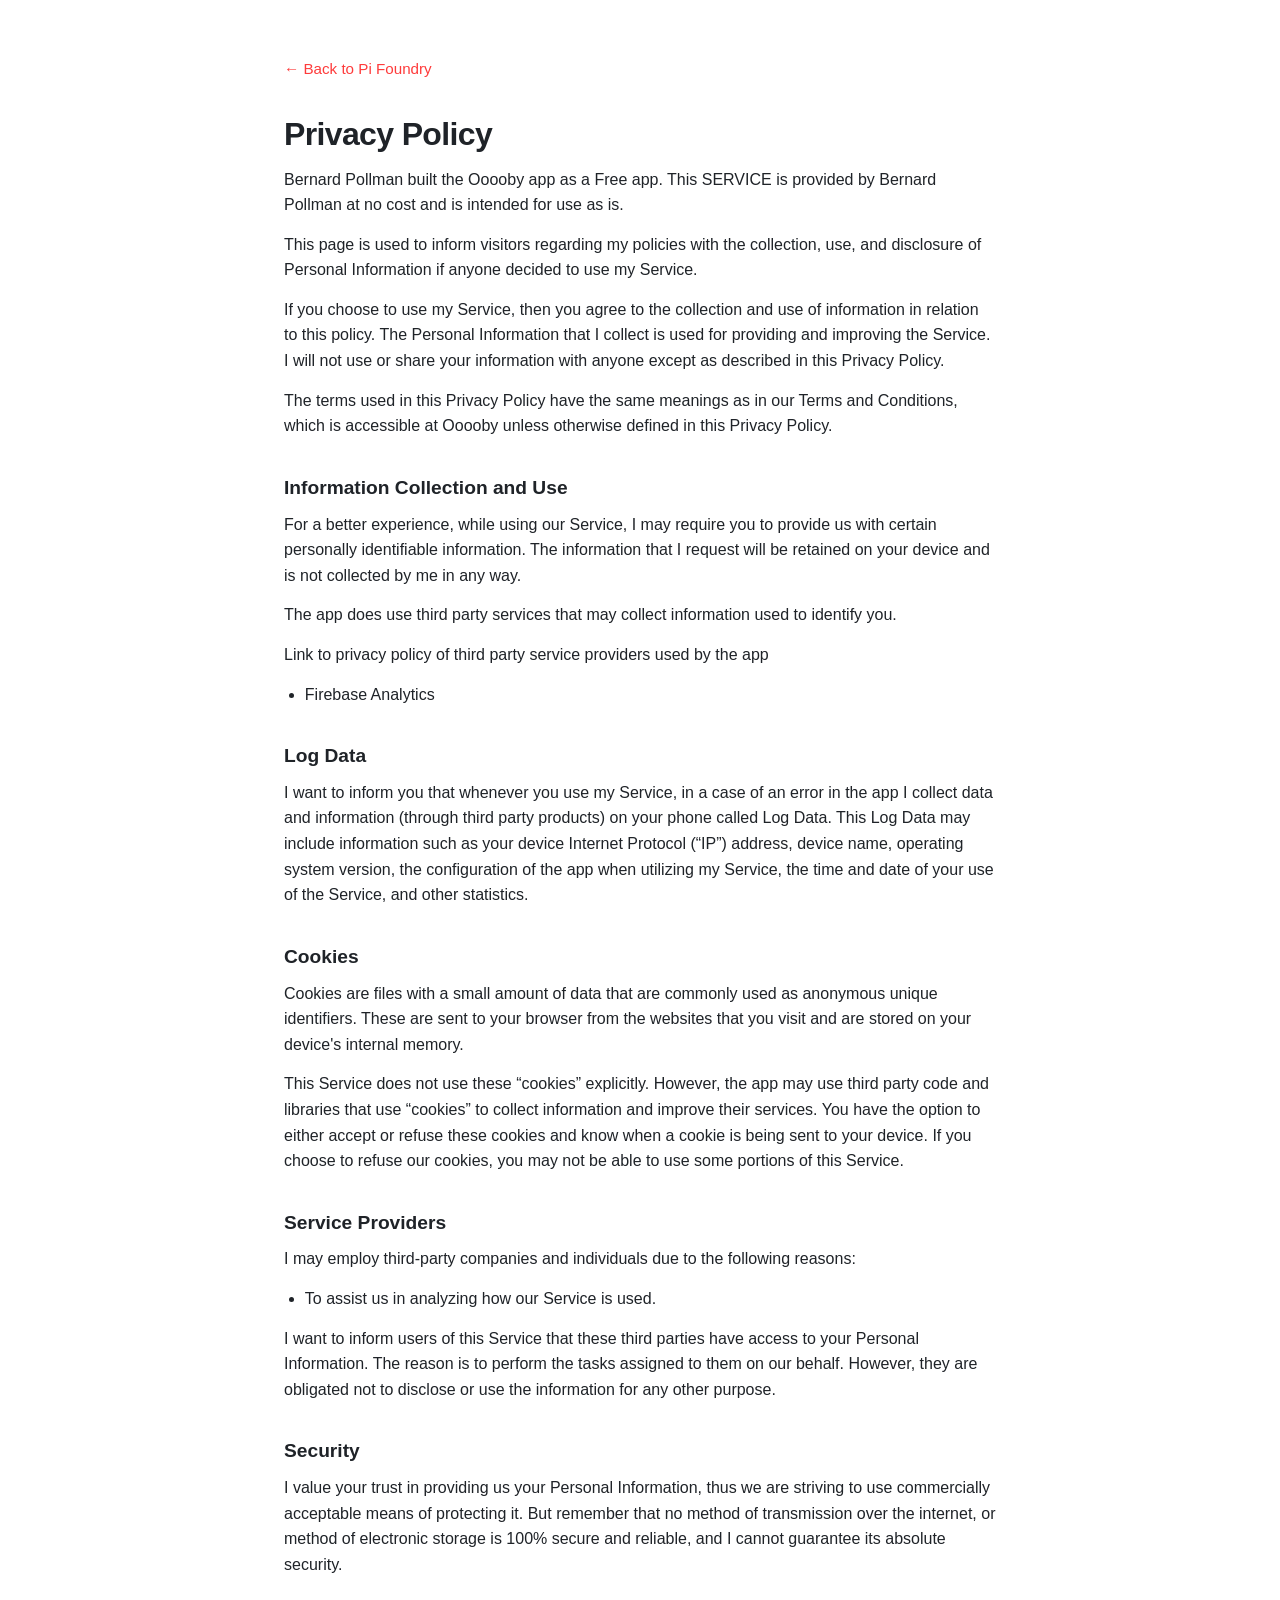
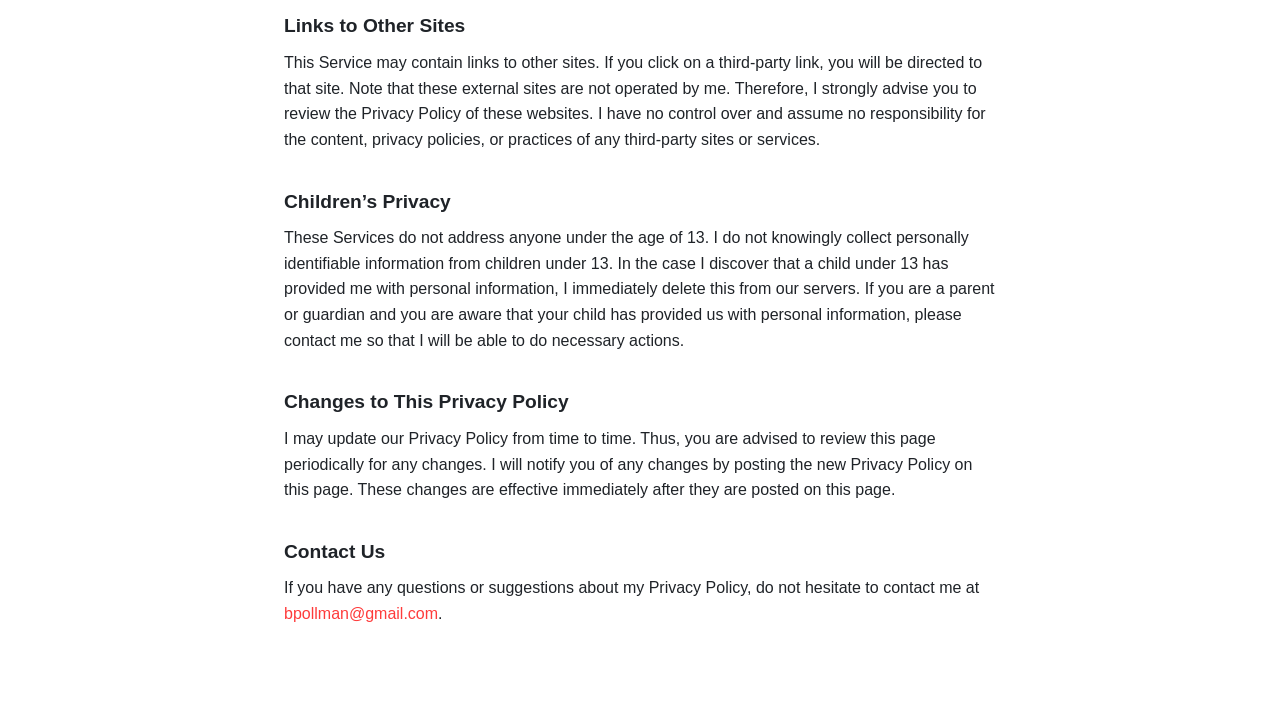
==== privacy-policy.html @ 3267f2c6 "Modernize pifoundry.com as a static site Hand-built HTML/CSS site to replace the old Google Sites pa" ====
<!DOCTYPE html>
<html lang="en">
<head>
  <meta charset="UTF-8" />
  <meta name="viewport" content="width=device-width, initial-scale=1.0" />
  <title>Privacy Policy — Pi Foundry</title>
  <meta name="description" content="Privacy Policy for the Ooooby app by Bernard Pollman." />
  <link rel="icon" href="assets/favicon.svg" type="image/svg+xml" />
  <link rel="stylesheet" href="styles.css" />
</head>
<body>
  <article class="doc">
    <a class="back" href="index.html">&larr; Back to Pi Foundry</a>
    <h1>Privacy Policy</h1>

    <p>Bernard Pollman built the Ooooby app as a Free app. This SERVICE is provided by
      Bernard Pollman at no cost and is intended for use as is.</p>

    <p>This page is used to inform visitors regarding my policies with the collection, use,
      and disclosure of Personal Information if anyone decided to use my Service.</p>

    <p>If you choose to use my Service, then you agree to the collection and use of information
      in relation to this policy. The Personal Information that I collect is used for providing
      and improving the Service. I will not use or share your information with anyone except as
      described in this Privacy Policy.</p>

    <p>The terms used in this Privacy Policy have the same meanings as in our Terms and
      Conditions, which is accessible at Ooooby unless otherwise defined in this Privacy Policy.</p>

    <h2>Information Collection and Use</h2>
    <p>For a better experience, while using our Service, I may require you to provide us with
      certain personally identifiable information. The information that I request will be retained
      on your device and is not collected by me in any way.</p>

    <p>The app does use third party services that may collect information used to identify you.</p>

    <p>Link to privacy policy of third party service providers used by the app</p>
    <ul>
      <li>Firebase Analytics</li>
    </ul>

    <h2>Log Data</h2>
    <p>I want to inform you that whenever you use my Service, in a case of an error in the app I
      collect data and information (through third party products) on your phone called Log Data.
      This Log Data may include information such as your device Internet Protocol (“IP”) address,
      device name, operating system version, the configuration of the app when utilizing my
      Service, the time and date of your use of the Service, and other statistics.</p>

    <h2>Cookies</h2>
    <p>Cookies are files with a small amount of data that are commonly used as anonymous unique
      identifiers. These are sent to your browser from the websites that you visit and are stored
      on your device's internal memory.</p>

    <p>This Service does not use these “cookies” explicitly. However, the app may use third party
      code and libraries that use “cookies” to collect information and improve their services. You
      have the option to either accept or refuse these cookies and know when a cookie is being sent
      to your device. If you choose to refuse our cookies, you may not be able to use some portions
      of this Service.</p>

    <h2>Service Providers</h2>
    <p>I may employ third-party companies and individuals due to the following reasons:</p>
    <ul>
      <li>To assist us in analyzing how our Service is used.</li>
    </ul>
    <p>I want to inform users of this Service that these third parties have access to your Personal
      Information. The reason is to perform the tasks assigned to them on our behalf. However, they
      are obligated not to disclose or use the information for any other purpose.</p>

    <h2>Security</h2>
    <p>I value your trust in providing us your Personal Information, thus we are striving to use
      commercially acceptable means of protecting it. But remember that no method of transmission
      over the internet, or method of electronic storage is 100% secure and reliable, and I cannot
      guarantee its absolute security.</p>

    <h2>Links to Other Sites</h2>
    <p>This Service may contain links to other sites. If you click on a third-party link, you will
      be directed to that site. Note that these external sites are not operated by me. Therefore, I
      strongly advise you to review the Privacy Policy of these websites. I have no control over and
      assume no responsibility for the content, privacy policies, or practices of any third-party
      sites or services.</p>

    <h2>Children’s Privacy</h2>
    <p>These Services do not address anyone under the age of 13. I do not knowingly collect
      personally identifiable information from children under 13. In the case I discover that a
      child under 13 has provided me with personal information, I immediately delete this from our
      servers. If you are a parent or guardian and you are aware that your child has provided us with
      personal information, please contact me so that I will be able to do necessary actions.</p>

    <h2>Changes to This Privacy Policy</h2>
    <p>I may update our Privacy Policy from time to time. Thus, you are advised to review this page
      periodically for any changes. I will notify you of any changes by posting the new Privacy
      Policy on this page. These changes are effective immediately after they are posted on this
      page.</p>

    <h2>Contact Us</h2>
    <p>If you have any questions or suggestions about my Privacy Policy, do not hesitate to contact
      me at <a href="mailto:bpollman@gmail.com">bpollman@gmail.com</a>.</p>
  </article>
</body>
</html>
---- styles.css ----
/* ===========================================================
   Pi Foundry — styles.css
   No framework. Custom properties + light/dark via prefers-color-scheme.
   =========================================================== */

:root {
  --accent: #fe3b3b;          /* keep the original site's red */
  --accent-hover: #cb2f2f;

  --bg: #ffffff;
  --bg-alt: #f6f7f9;
  --surface: #ffffff;
  --border: #e4e7ec;
  --text: #1f2328;
  --text-muted: #5b6472;

  --radius: 14px;
  --radius-sm: 9px;
  --shadow: 0 1px 2px rgba(16, 24, 40, 0.05),
            0 8px 24px rgba(16, 24, 40, 0.06);
  --maxw: 960px;
  --font: -apple-system, BlinkMacSystemFont, "Segoe UI", Roboto, Helvetica,
          Arial, sans-serif, "Apple Color Emoji", "Segoe UI Emoji";
}

@media (prefers-color-scheme: dark) {
  :root {
    --bg: #0f1115;
    --bg-alt: #14171d;
    --surface: #181b22;
    --border: #262b34;
    --text: #e7eaee;
    --text-muted: #9aa4b2;
    --accent: #ff5757;
    --accent-hover: #ff7b7b;
    --shadow: 0 1px 2px rgba(0, 0, 0, 0.4),
              0 8px 24px rgba(0, 0, 0, 0.35);
  }
}

* { box-sizing: border-box; }

html { scroll-behavior: smooth; }

body {
  margin: 0;
  font-family: var(--font);
  color: var(--text);
  background: var(--bg);
  line-height: 1.6;
  -webkit-font-smoothing: antialiased;
}

.wrap {
  width: 100%;
  max-width: var(--maxw);
  margin: 0 auto;
  padding: 0 24px;
}

a { color: var(--accent); text-decoration: none; }
a:hover { color: var(--accent-hover); text-decoration: underline; }

.sep { color: var(--text-muted); margin: 0 .5em; }

/* ---------- Hero ---------- */
.hero {
  background:
    radial-gradient(1200px 400px at 50% -120px, rgba(254, 59, 59, 0.18), transparent 70%),
    var(--bg-alt);
  border-bottom: 1px solid var(--border);
  padding: 88px 0 72px;
  text-align: center;
}
.hero-inner { display: flex; flex-direction: column; align-items: center; }
.logo {
  display: inline-grid;
  place-items: center;
  width: 76px; height: 76px;
  border-radius: 20px;
  background: var(--accent);
  color: #fff;
  font-size: 44px;
  font-weight: 700;
  line-height: 1;
  box-shadow: var(--shadow);
  margin-bottom: 22px;
}
.hero h1 {
  margin: 0;
  font-size: clamp(2.2rem, 6vw, 3.4rem);
  letter-spacing: -0.02em;
}
.tagline {
  margin: 10px 0 0;
  font-size: clamp(1.05rem, 2.4vw, 1.3rem);
  color: var(--text-muted);
}

/* ---------- Sections ---------- */
main { padding: 64px 24px 24px; }
main.wrap { padding-left: 0; padding-right: 0; } /* wrap handles gutter via inner */
section { margin: 0 auto 64px; }
section h2 {
  font-size: 1.5rem;
  letter-spacing: -0.01em;
  margin: 0 0 18px;
}

.about { max-width: 680px; }
.about p { color: var(--text); margin: 0 0 14px; }
.about .links { color: var(--text-muted); }

/* ---------- Projects grid ---------- */
.grid {
  display: grid;
  grid-template-columns: repeat(auto-fit, minmax(260px, 1fr));
  gap: 22px;
}
.card {
  background: var(--surface);
  border: 1px solid var(--border);
  border-radius: var(--radius);
  padding: 26px 24px;
  box-shadow: var(--shadow);
  display: flex;
  flex-direction: column;
  transition: transform .15s ease, box-shadow .15s ease;
}
.card:hover { transform: translateY(-3px); }
.card-icon {
  font-size: 40px;
  line-height: 1;
  margin-bottom: 12px;
}
.card h3 { margin: 0 0 8px; font-size: 1.25rem; }
.card-desc { margin: 0 0 18px; color: var(--text-muted); flex: 1; }
.card-archived { opacity: 0.92; }
.card-note {
  margin: 12px 0 0;
  font-size: 0.8rem;
  color: var(--text-muted);
}

/* ---------- Store buttons & badges ---------- */
.store-buttons { display: flex; flex-wrap: wrap; gap: 10px; }
.btn {
  display: inline-flex;
  flex-direction: column;
  justify-content: center;
  padding: 8px 16px;
  border-radius: var(--radius-sm);
  line-height: 1.15;
  text-decoration: none;
  border: 1px solid transparent;
}
.btn:hover { text-decoration: none; }
.btn-store {
  background: #111418;
  color: #fff;
  border-color: #111418;
}
.btn-store:hover { background: #000; color: #fff; }
.btn-sub { font-size: 0.62rem; text-transform: uppercase; letter-spacing: .04em; opacity: .8; }
.btn-main { font-size: 1rem; font-weight: 600; }

@media (prefers-color-scheme: dark) {
  .btn-store { background: #e7eaee; color: #0f1115; border-color: #e7eaee; }
  .btn-store:hover { background: #fff; color: #0f1115; }
}

.badge {
  display: inline-block;
  padding: 6px 12px;
  border-radius: 999px;
  font-size: 0.8rem;
  font-weight: 500;
  color: var(--text-muted);
  background: var(--bg-alt);
  border: 1px solid var(--border);
}

/* ---------- Footer ---------- */
.site-footer {
  border-top: 1px solid var(--border);
  background: var(--bg-alt);
  padding: 28px 24px;
  color: var(--text-muted);
}
.footer-inner {
  display: flex;
  flex-wrap: wrap;
  justify-content: space-between;
  gap: 8px;
  align-items: center;
}
.footer-inner p { margin: 0; font-size: 0.9rem; }

/* ---------- Privacy policy page ---------- */
.doc { max-width: 760px; margin: 0 auto; padding: 56px 24px 72px; }
.doc h1 { font-size: 2rem; margin: 0 0 6px; letter-spacing: -0.02em; }
.doc h2 { font-size: 1.2rem; margin: 34px 0 8px; }
.doc p { margin: 0 0 14px; }
.doc .back { display: inline-block; margin-bottom: 28px; font-size: 0.95rem; }
.doc ul { margin: 0 0 14px; padding-left: 1.3em; }
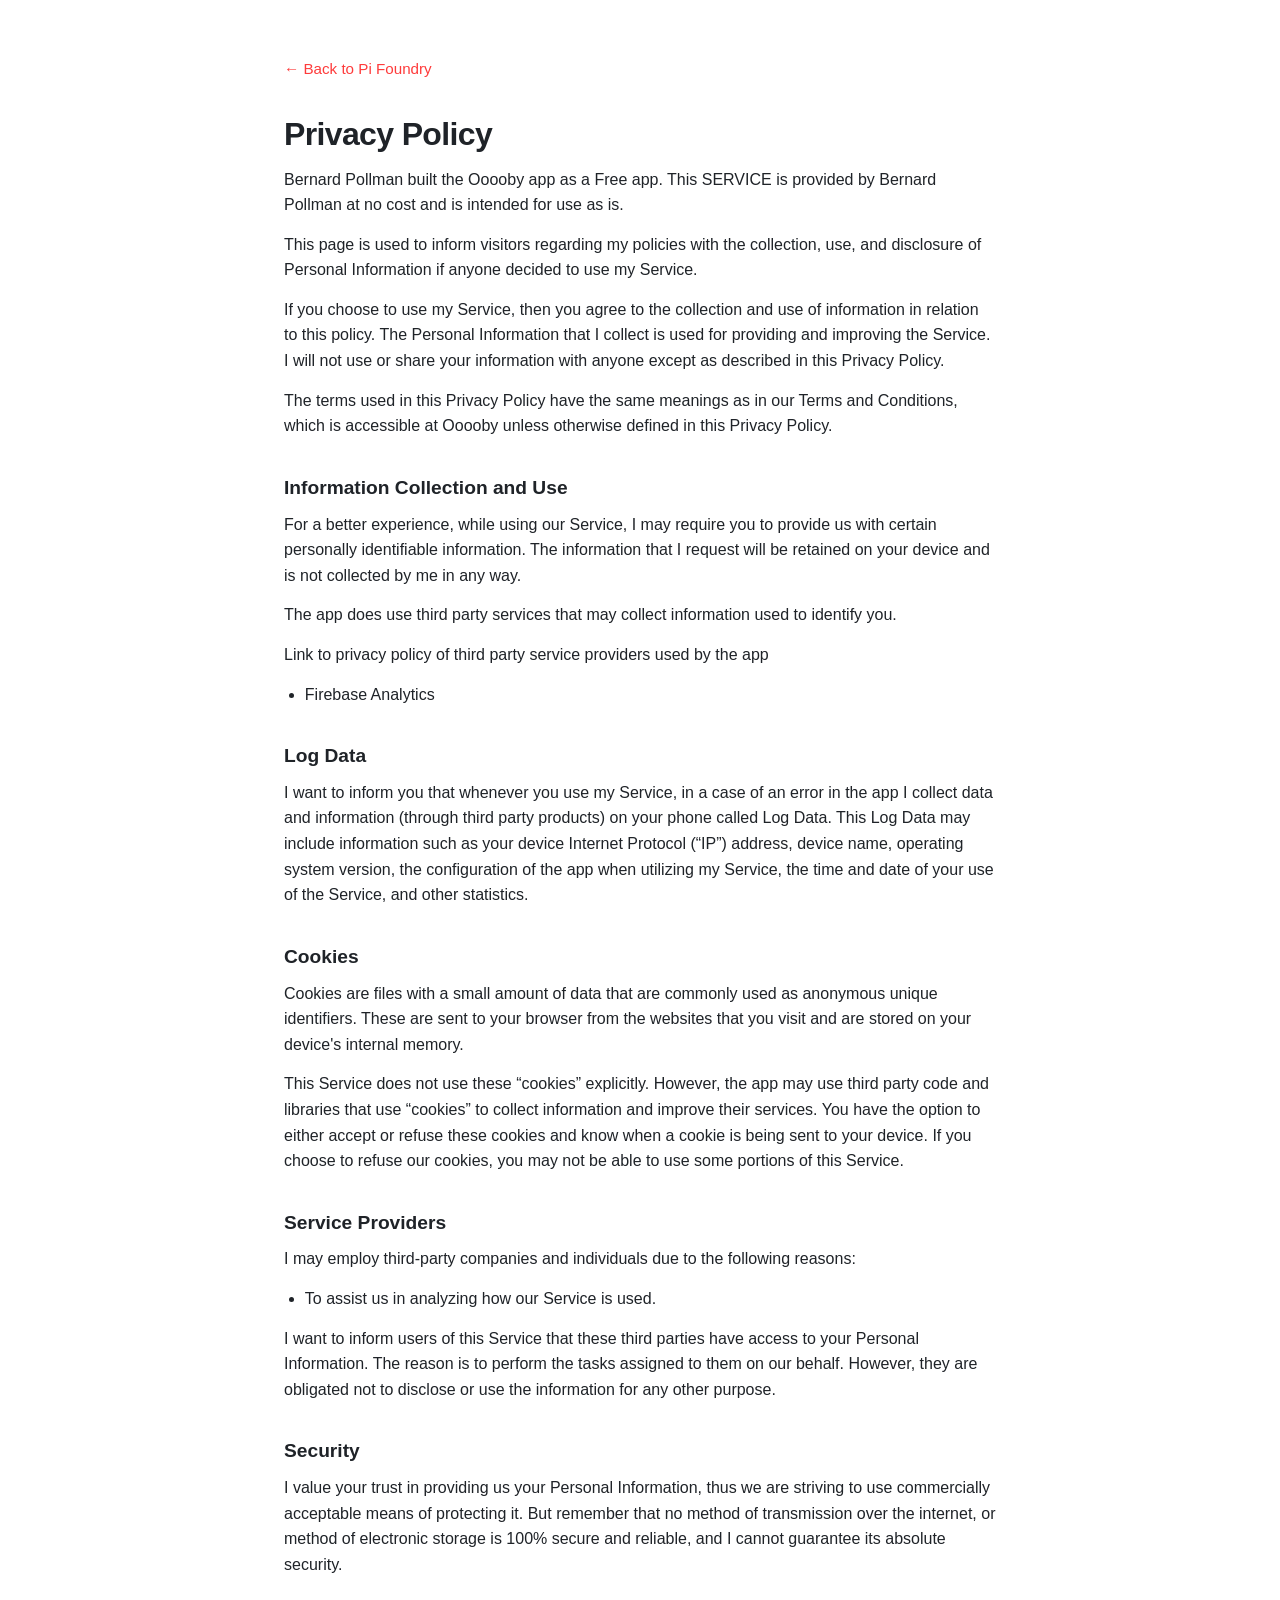
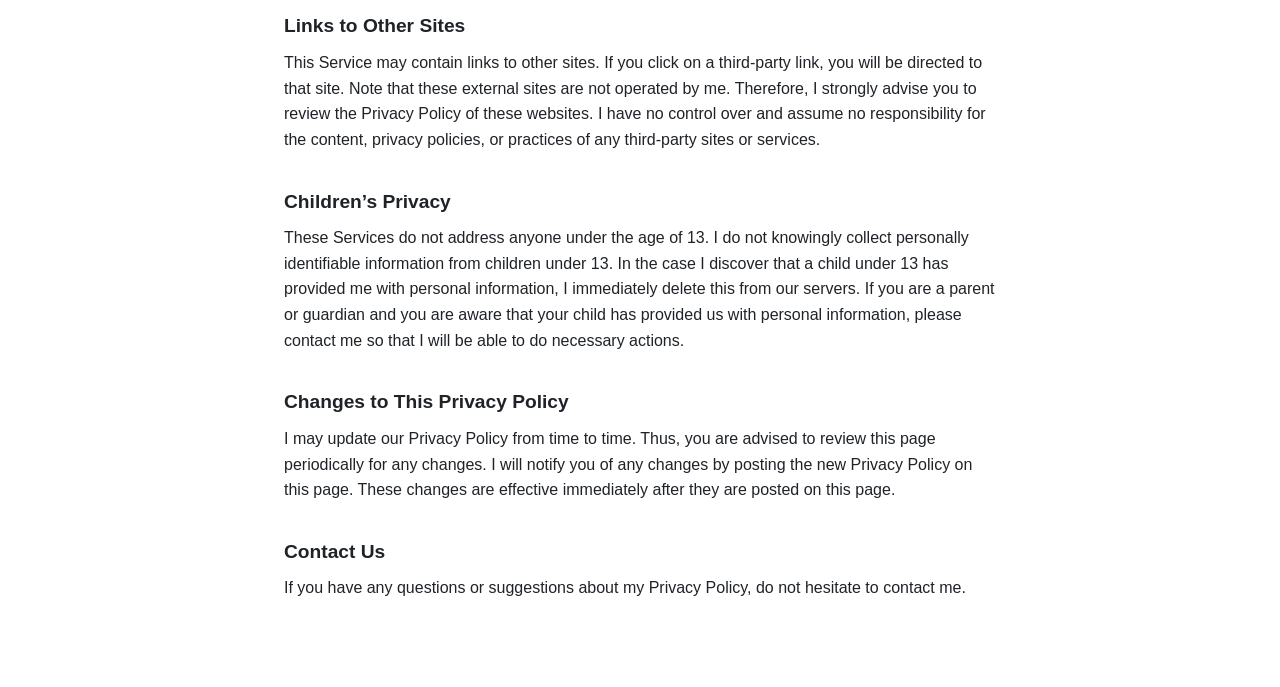
==== commit 45076ba5: "Fix GitHub link and remove email address Point the GitHub link at github.com/bpollman (was the PiFou" ====
--- a/privacy-policy.html
+++ b/privacy-policy.html
@@ -5,7 +5,7 @@
   <meta name="viewport" content="width=device-width, initial-scale=1.0" />
   <title>Privacy Policy — Pi Foundry</title>
   <meta name="description" content="Privacy Policy for the Ooooby app by Bernard Pollman." />
-  <link rel="icon" href="assets/favicon.svg" type="image/svg+xml" />
+  <link rel="icon" href="assets/logo-mark.png" type="image/png" />
   <link rel="stylesheet" href="styles.css" />
 </head>
 <body>
@@ -94,7 +94,7 @@
 
     <h2>Contact Us</h2>
     <p>If you have any questions or suggestions about my Privacy Policy, do not hesitate to contact
-      me at <a href="mailto:bpollman@gmail.com">bpollman@gmail.com</a>.</p>
+      me.</p>
   </article>
 </body>
 </html>
--- a/styles.css
+++ b/styles.css
@@ -73,23 +73,37 @@
   text-align: center;
 }
 .hero-inner { display: flex; flex-direction: column; align-items: center; }
-.logo {
-  display: inline-grid;
-  place-items: center;
-  width: 76px; height: 76px;
-  border-radius: 20px;
-  background: var(--accent);
-  color: #fff;
-  font-size: 44px;
-  font-weight: 700;
-  line-height: 1;
+
+/* Logo wordmark on a white plate so the black lettering stays legible
+   in both light and dark mode. */
+.logo-plate {
+  display: inline-block;
+  background: #ffffff;
+  border-radius: 18px;
+  padding: 22px 32px;
   box-shadow: var(--shadow);
   margin-bottom: 22px;
+}
+.logo {
+  display: block;
+  width: clamp(220px, 44vw, 340px);
+  height: auto;
 }
 .hero h1 {
   margin: 0;
   font-size: clamp(2.2rem, 6vw, 3.4rem);
   letter-spacing: -0.02em;
+}
+
+/* Accessible heading kept for SEO/screen readers, hidden visually */
+.visually-hidden {
+  position: absolute;
+  width: 1px; height: 1px;
+  padding: 0; margin: -1px;
+  overflow: hidden;
+  clip: rect(0, 0, 0, 0);
+  white-space: nowrap;
+  border: 0;
 }
 .tagline {
   margin: 10px 0 0;
